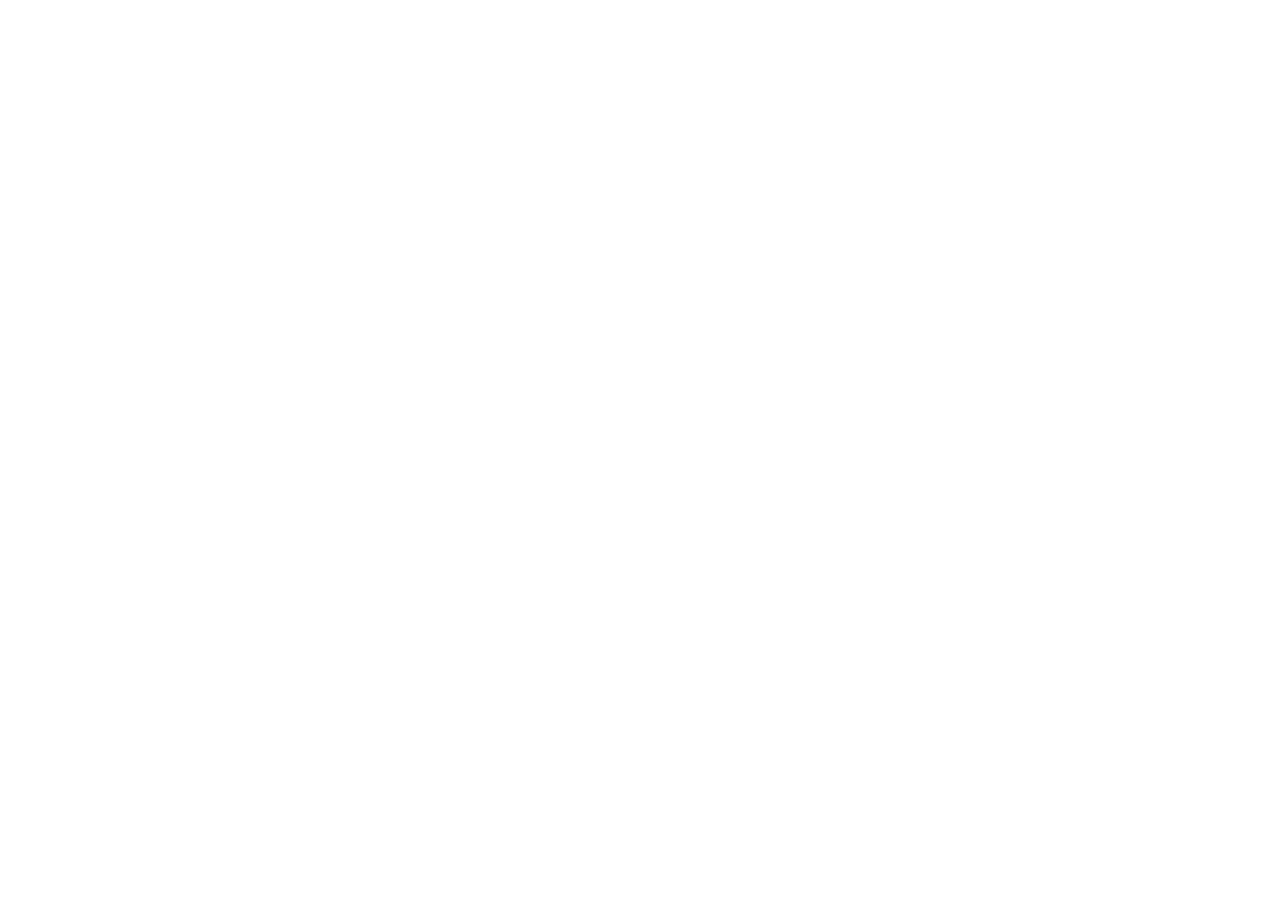
==== index.html @ a1955a96 "feat: add cv.md file" ====
<html lang="en">
<head id="head1">
    <meta charset="UTF-8">
    <title>Title</title>
    <meta name="viewport" content="width=device-width, initial-scale=1">
    <link rel="stylesheet" href="style.css" type="text/css">
  
</head>
<body>



</body>
</html>
---- style.css ----
@import url('https://fonts.googleapis.com/css2?family=Montserrat:wght@200;600&display=swap');
*{
    margin: 0;
    padding: 0;
    /*transition: all 0.2s;*/
    box-sizing: border-box;
    font-family: 'Montserrat', sans-serif;
}
/* плавный переход*/
html{
    scroll-behavior: smooth;
}
/**/

#flex-row_head{
    display: flex;
    justify-content: space-between;
    align-items: flex-end;
    width: 100%;
}
#main_in_header{
    background: url("face.jpg") -100px 0;
    background-size: cover;
    height: 750px;
    padding: 130px 10px;
}
header ul{
    padding: 30px 10px;
    display: flex;
    justify-content: space-around;
    background-color: #dacfc9;
    position: fixed;
    width: 100%;
    z-index: 1;
}
header li{
    list-style: none;
    font-weight: 600;
    font-size: 20px;

}
header li a{
    text-decoration: none;
    color: black;
    position: relative;
}


/*animation*/
a.tr1::before {
    content: '';
    position: absolute;
    width: 100%;
    height: 4px;
    border-radius: 4px;
    background-color: #18272F;
    bottom: -10px;
    left: 0;
    transform-origin: right;
    transform: scaleX(0);
    transition: transform .2s ease-in-out;
}
a.tr1:hover::before {
    transform-origin: left;
    transform: scaleX(1);
}
a.tr1:hover{


}

.logo{
    width: 20%;
    /*align-self: center;*/
}
.box{
    color:white;
    font-family: 'Montserrat', sans-serif;
    font-weight: 200;
    width: auto;
    font-size: 20px;
    display: flex;
    flex-direction: column;

}
.cont{
    padding: 5px;
}
.weigth{
    font-weight: 600;
}
#adress:before{
    content: url("location.svg");
    filter: invert(100%);
    margin: 10px;
}
#tel::before{
    content: url("phone.svg");
    filter: invert(100%);
    margin: 10px;
}
#rasp::before{
    content: url("alarm.svg");
    filter: invert(100%);
    margin: 10px;
}
/*main*/
main#head2{
    display: flex;
    flex-direction: column;
    align-items: center;
    padding-bottom: 20px;
}
.box_header1{
    background: url(http://brunetka.by/wp-content/uploads/2018/11/ef1c0e09d2b2839f23664c051a4daf6a.jpg) 50% 50%;
    background-size: cover;
    height: 800px;
    display: flex;
    justify-content: center;
    align-items:center ;
}
article.block_header1{
    width: 60%;
    background-color: rgba(122, 34, 113, 0.44);
    color:whitesmoke;
    font-size: 40px;
    padding: 0 10px 10px;
    font-weight: 200;
    -webkit-box-shadow: 1px 0px 47px 16px rgba(84, 16, 77, 0.66);
    -moz-box-shadow: 1px 0px 47px 16px rgba(84, 16, 77, 0.66);
    box-shadow: 1px 0px 47px 16px rgba(84, 16, 77, 0.66);
}
section img{
    width: 20%;
}
h1.h1{
    margin-top: -40px;
    padding: 10px 0;
}
div.continer{
    width: 80%;
}
article.block_header2{
    width: 100%;
    color:black;
    font-size: 40px;
    padding: 0 10px 10px;
    font-family: 'Nunito Sans', sans-serif;
    font-weight: 200;
}
section.box_header2{
    display: flex;
    justify-content: center;
    align-items: center;
}
.center{
    text-align: center;
}
p.sizing{
    font-size: 30px;
}

/**/
#flex-row{
    display: flex;
    align-items: flex-start;
    justify-content: space-between;
}
.flex-column{
    width: 30%;
}
p.text1{
    font-size: 20px;

}
#img1{
    background: url('foto1.jpg');
    height: 500px;
}
/**/
/*#Group1{*/
    /*width: 100%;*/
    /*filter: drop-shadow(0 0 15px #221c1c);*/
    /*position: relative;*/
    /*z-index: -1;*/
/*}*/
#img2{
    background: url('foto2.jpg');
    height: 300px;
    background-size: cover;

}
#img3{
    background: url('foto3.jpg') no-repeat;
    height: 300px;
    background-size: cover;
}
#img5 {
    background: url('foto5.jpg') no-repeat;
    height: 300px;
    background-size: cover;
}
#img4{
    background: url('foto4.jpg');
    height: 450px;
    background-size: cover;
}
#img6{
    background: url('foto6.jpg');
    height: 450px;
    background-size: cover;
}
.img_usl{
    width: 100%;
    background-repeat: no-repeat ;
    background-size: cover;
    -webkit-box-shadow: 1px 0px 47px -3px rgba(56, 10, 52, 0.66);
    -moz-box-shadow: 1px 0px 47px -3px rgba(56, 10, 52, 0.66);
    box-shadow: 1px 0px 47px -3px rgba(56, 10, 52, 0.66);
    border-radius: 5px;
    margin-top: 40px;
}
.img_usl:hover{
    -webkit-box-shadow: 1px 0px 47px -3px rgba(0, 0, 0);
    -moz-box-shadow: 1px 0px 47px -3px rgba(0, 0, 0);
    box-shadow: 1px 0px 47px -3px rgb(0, 0, 0);
}
.flex-column h1{
    margin: 0;
}
/*main2*/
main#prem{
   background-color: #655b58;
    text-align: center;
    width: 100%;
    padding: 15px 0 40px 0;
    display: flex;
    flex-direction: column;
    align-items: center;
}
.h1_white{
    color: white;
    font-size: 45px;
}
main img{
    width: 20%;
}
main ul{
    text-align: left;
    display: flex;
    flex-direction: column;
    align-items: center;
    justify-content: center;
    color: white;
    list-style: none;
    padding-bottom: 10px;
}
li{
    width: auto;
    position: relative;
    padding: 10px 0;
    font-size: 30px;
}
main li::before{
    filter: invert(100%);
    display: block;
    position: absolute;
    width: 50px;
    height: 50px;
    margin-left: -50px;
}
main li:nth-child(1)::before{
    content: url("home.svg");
}
main li:nth-child(2)::before{
    content: url("trophy.svg");
}
main li:nth-child(3)::before{
    content: url("rss.svg");
}
main li:nth-child(4)::before{
    content: url("money.svg");
}
div#bonus{
    width: 60%;
    color: #484140;
    background-color: #dacfc9;border-radius: 5px;
    padding: 20px;
    font-size: 30px;
    font-weight: 800;
}

/*footer*/

footer{
    background-color: #dacfc9;
    color: #18272F;
    font-size: 30px;
    padding: 20px;
    display: flex;

    justify-content: space-around;

}
p.footer:nth-child(1)::before{
    content: url("location.svg");
}
p.footer:nth-child(2)::before{
    content: url("phone.svg");
}
iframe{
    width: 30%;
    height: 30%;
}
#footer_icon{
    margin: 30px 0;
    display: flex;
    align-items: center;
    justify-content: center;


}
#footer_icon img{
    display: block;
    padding:0 1em ;
}
#footer_icon a:hover{
   filter: invert(100%);
    transition: all 0.2s;
}

/*top*/
 a.back-top{
    position: fixed;
    bottom: 5%;
    right: 5%;
    display: block;
    background: url("double-arrow-up.svg") 50% 50%;
    background-size: auto;
    border-radius: 50%;
    width: 50px;
    height: 50px;
    box-shadow: 0 0 0 5px #b7567f, 0 0 0 10px white;
    filter: hue-rotate(-10deg);
}
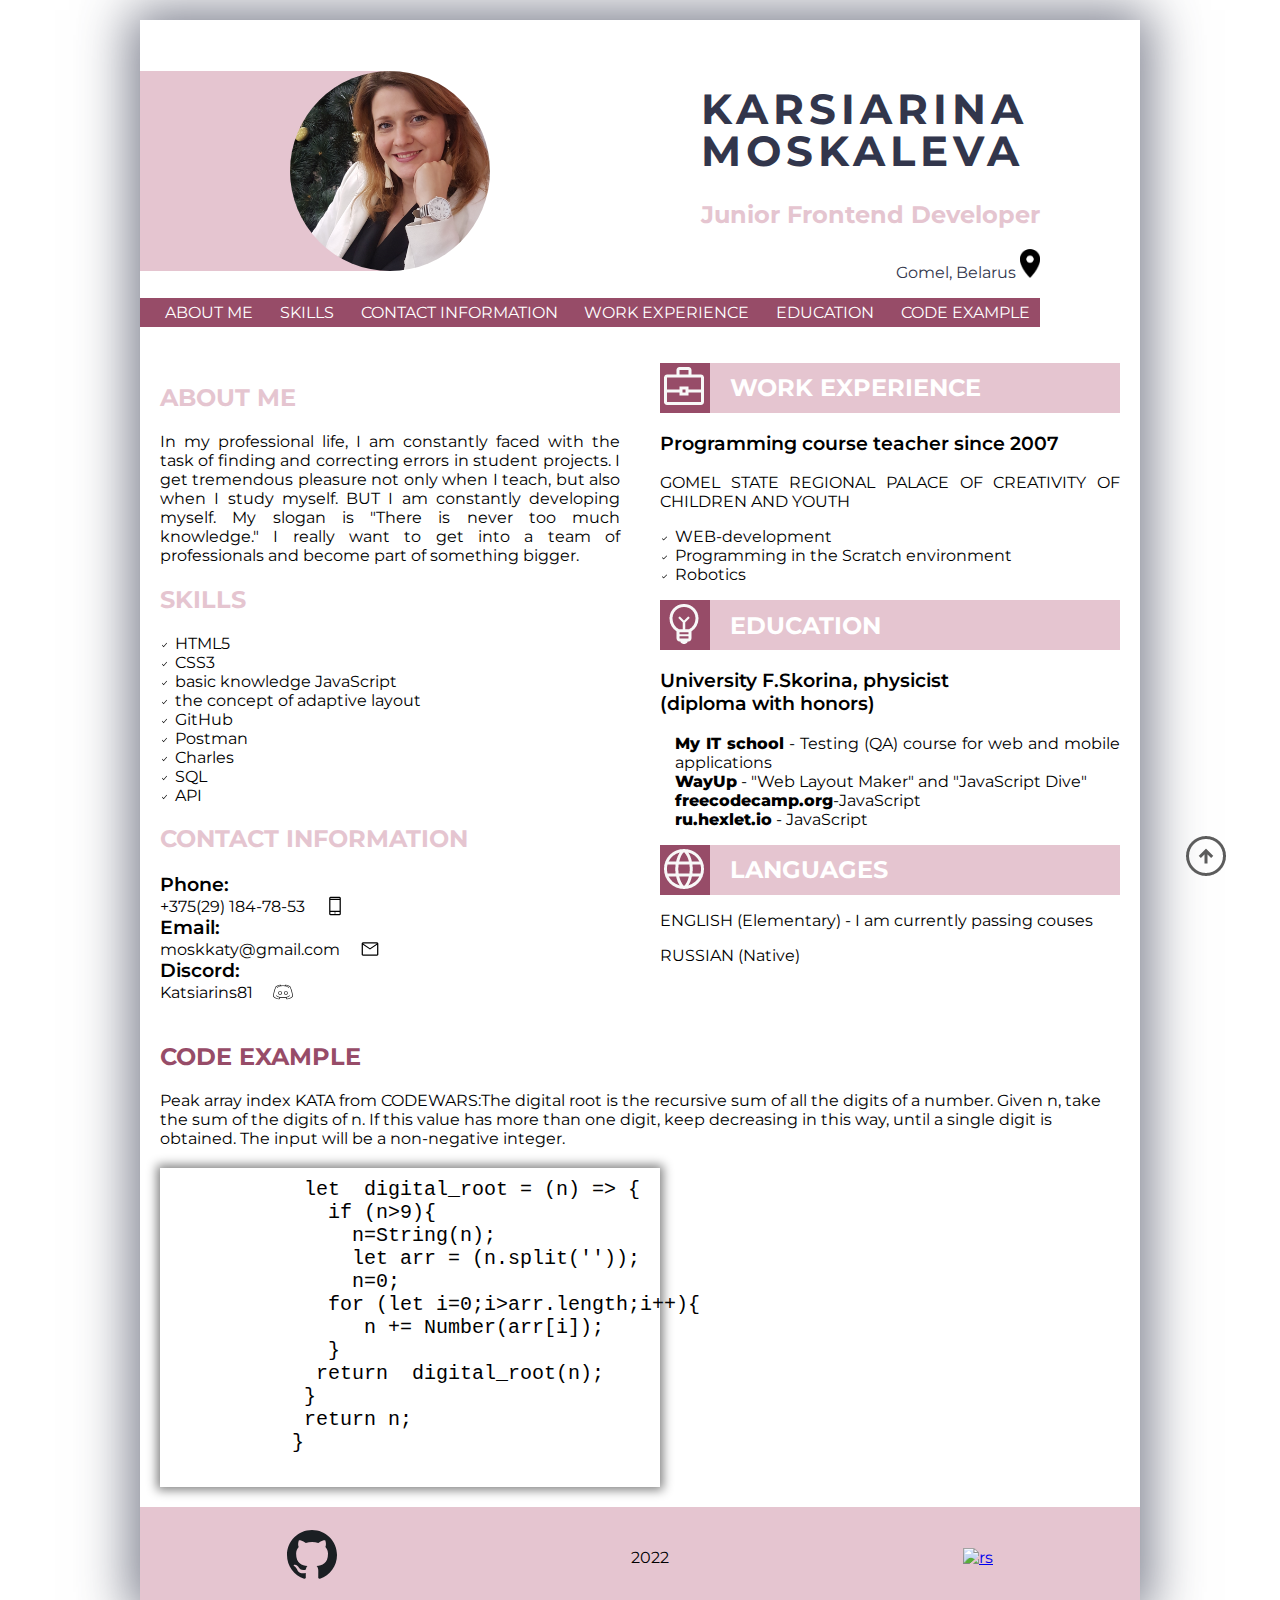
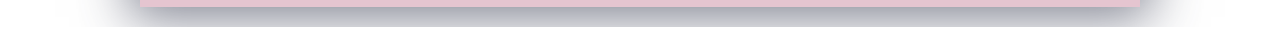
==== commit 00c59f47: "feat: add cv.md file" ====
--- a/index.html
+++ b/index.html
@@ -1,15 +1,149 @@
+<!DOCTYPE html>
+<html lang="en">
 
-<html lang="en">
-<head id="head1">
+<head>
     <meta charset="UTF-8">
     <title>Title</title>
-    <meta name="viewport" content="width=device-width, initial-scale=1">
-    <link rel="stylesheet" href="style.css" type="text/css">
-  
+    <link href="css/style.css" rel="stylesheet" type="text/css">
 </head>
 <body>
+<a id="up"></a>
+<div class="block">
+    <header>
+       <div class="img">
+           <div></div>
+       </div>
+       <div class="text">
+           <h1 class="text_header">
+               KARSIARINA <br> MOSKALEVA
+           </h1>
+           <h2>
+               Junior Frontend Developer
+           </h2>
 
+           <div class="icon_city">
+               Gomel, Belarus
+               <img src="img/icon/location-point.178x256.png" alt="location" width="20px">
+           </div>
+       </div>
+    </header>
+    <nav>
+     <ul>
+         <li><a href="#sumary">ABOUT ME</a></li>
+         <li><a href="#skills">SKILLS</a></li>
+         <li><a href="#inf">CONTACT INFORMATION</a></li>
+         <li><a href="#work">WORK EXPERIENCE</a></li>
+         <li><a href="#ed">EDUCATION</a></li>
+         <li><a href="#code">CODE EXAMPLE</a></li>
+     </ul>
+    </nav>
+    <main>
+        <article>
+            <h2 id="sumary">ABOUT ME</h2>
+            <p>
+                In my professional life, I am constantly faced with the task of finding and correcting errors in student projects. I get tremendous pleasure not only when I teach, but also when I study myself. BUT
+                I am constantly developing myself. My slogan is "There is never too much knowledge." I really want to get into a team of professionals and become part of something bigger.
+            </p>
+            <h2 id="skills">SKILLS</h2>
+            <ul>
+                <li>HTML5</li>
+                <li>CSS3</li>
+                <li>basic knowledge JavaScript</li>
+                <li>the concept of adaptive layout</li>
+                <li>GitHub</li>
+                <li>Postman</li>
+                <li>Charles</li>
+                <li>SQL</li>
+                <li>API</li>
+            </ul>
+            <h2 id="inf">CONTACT INFORMATION</h2>
+            <div class="container">
+                <h3 class="indent_bottom">Phone:</h3>
+                <div class="wrap">
+                    <p class="container">+375(29) 184-78-53</p>
+                    <img src="img/icon/phone_iphone_FILL0_wght400_GRAD0_opsz48.svg" alt="phone" width="20" class="img_pad">
+                </div>
+            </div>
+            <div class="container">
+                <h3 class="indent_bottom">Email:</h3>
+                <div class="wrap">
+                    <p class="container"> moskkaty@gmail.com </p>
+                    <img src="img/icon/mail_FILL0_wght400_GRAD0_opsz48.svg" alt="email" width="20" class="img_pad">
+                </div>
+            </div>
+            <div class="container">
+                <h3 class="indent_bottom">Discord:</h3>
+                <div class="wrap">
+                    <p class="container">Katsiarins81</p>
+                    <img src="img/icon/discord.svg" alt="discord" width="20" class="img_pad">
+                </div>
+            </div>
+        </article>
+        <article>
+            <div class="wrapper">
+                <div class="box suitcase"></div>
+                <h2 class="header" id="work">WORK EXPERIENCE</h2>
+            </div>
+            <h3>Programming course teacher since 2007</h3>
+            <p>GOMEL STATE REGIONAL PALACE OF CREATIVITY OF CHILDREN AND YOUTH</p>
+            <ul>
+                <li>WEB-development</li>
+                <li>Programming in the Scratch environment</li>
+                <li>Robotics</li>
+            </ul>
+            <div class="wrapper">
+                <div class="box lamp"></div>
+                <h2 class="header" id="ed">EDUCATION</h2>
+            </div>
+            <h3>University F.Skorina, physicist <br> (diploma with honors)</h3>
+            <ul class="list_none">
+                <li><span class="text_bold">My IT school</span> - Testing (QA) course for web and mobile applications</li>
+                <li><span class="text_bold">WayUp</span> - "Web Layout Maker" and "JavaScript Dive"</li>
+                <li><span class="text_bold">freecodecamp.org</span>-JavaScript</li>
+                <li><span class="text_bold">ru.hexlet.io</span> - JavaScript</li>
+            </ul>
+            <div class="wrapper">
+                <div class="box lang"></div>
+                <h2 class="header">LANGUAGES</h2>
+            </div>
+            <P>
+                ENGLISH (Elementary) - I am currently passing couses
+            </P>
+            <p>RUSSIAN (Native)</p>
+        </article>
+    </main>
+    <aside>
+        <h2 id="code">CODE EXAMPLE</h2>
+        <p>Peak array index KATA from CODEWARS:The digital root is the recursive sum of all the digits of a number.
 
+            Given n, take the sum of the digits of n. If this value has more than one digit, keep decreasing in this way,
+            until a single digit is obtained. The input will be a non-negative integer. </p>
+        <pre>
+            let  digital_root = (n) => {
+              if (n>9){
+                n=String(n);
+                let arr = (n.split(''));
+                n=0;
+              for (let i=0;i&gt;arr.length;i++){
+                 n += Number(arr[i]);
+              }
+             return  digital_root(n);
+            }
+            return n;
+           }
+        </pre>
+    </aside>
+    <footer>
+        <a href="https://github.com/Katsiarins81">
+            <img src="img/icon/github.svg" alt="github" width="50px">
+        </a>
+        <p>2022</p>
+        <a href="https://rs.school/js/">
+        <img src="https://rs.school/images/rs_school_js.svg" alt="rs" width="100px">
+        </a>
+    </footer>
+   <a href="#up"><img src="img/icon/up.png" alt="up" class="up" ></a>
 
+</div>
 </body>
-</html>
+</html>--- a/css/style.css
+++ b/css/style.css
@@ -0,0 +1,178 @@
+@import url('https://fonts.googleapis.com/css2?family=Montserrat:wght@200;300;500;600;800&display=swap');
+html{
+    scroll-behavior: smooth;
+}
+body{
+    margin: 0;
+    padding: 0;
+    box-sizing: border-box;
+    font-family: 'Montserrat', sans-serif;
+}
+div.block{
+    margin:20px auto;
+    padding: 40px 0 0 0;
+    width: 1000px;
+    box-shadow: 0 0 50px 10px rgba(50, 54, 76, 0.64);
+
+}
+header{
+    display: flex;
+    justify-content: space-between;
+    align-items: center;
+    color: #32364c;
+}
+h1.text_header{
+    line-height: 1em;
+    letter-spacing: 5px;
+}
+div.img{
+    position: relative;
+    width: 250px;
+    height: 200px;
+    background-color: #e5c5d0 ;
+}
+div.img>div{
+    position: absolute;
+    right: -100px;
+    width: 200px;
+    height: 100%;
+    background: url("../img/My foto.jpg") 50% 50%;
+    background-size: cover;
+    border-radius: 50%;
+}
+div.text{
+    padding-right: 100px;
+}
+.text>h1{
+    font-size: 42px;
+}
+h2{
+     color: #e5c5d0 ;
+ }
+h3{
+    font-weight: 600;
+}
+.text>.icon_city{
+    text-align: right;
+}
+
+nav{
+    width: 90%;
+    background-color: #974c68;
+    color: white;
+
+}
+nav>ul{
+    display: flex;
+    justify-content: space-between;
+    flex-wrap: nowrap;
+}
+nav a{
+    width: 100%;
+    height: 100%;
+    padding: 5px;
+    text-decoration: none;
+    border-radius: 5px;
+    color: white;
+    transition: background-color 1s ease, color 0.2s ease;
+}
+nav a:hover{
+    transition: background-color 1s ease, color 0.2s ease;
+    background-color: #e5c5d0;
+    color: #974c68;
+}
+
+main{
+    display: flex;
+    justify-content: space-between;
+}
+article{
+    width: 50%;
+    padding: 20px;
+    text-align: justify;
+}
+article>img{
+    display: inline;
+}
+.wrap{
+    display: flex;
+    align-items: center;
+}
+.indent_bottom{
+    padding: 0;
+    margin: 0;
+}
+ul{
+    padding-left: 15px;
+}
+ul>li{
+    list-style: url("../img/icon/ok.svg");
+
+}
+.img_pad{
+    padding-left: 20px;
+}
+article>.wrapper{
+    display: flex;
+    align-items: center;
+    width: 100%;
+    background-color: #e5c5d0;
+    color: white;
+
+}
+article>.wrapper>div.box{
+    height: 50px;
+    width: 50px;
+    background-color: #974c68;
+}
+h2.header{
+    margin: 0 20px;
+    color: white;
+}
+ul.list_none>li{
+    list-style: none;
+}
+.text_bold{
+    font-weight: 800;
+}
+.suitcase{
+    background: url("../img/icon/suitcase.png");
+}
+.lamp{
+    background: url("../img/icon/lamp.png");
+}
+.lang{
+    background: url("../img/icon/language.png");
+}
+aside{
+    padding: 0 20px;
+}
+aside>h2{
+    color: #974c68
+}
+footer{
+    display: flex;
+    justify-content: space-around;
+    align-items: center;
+    height: 100px;
+    background-color: #e5c5d0;
+}
+pre{
+    width: 500px;
+    padding: 10px 0;
+    font-size: 20px;
+    box-shadow: 0 0 10px 3px grey;
+}
+nav li{
+    list-style: none;
+    padding: 5px;
+    border-radius: 5px;
+}
+.up{
+     position: fixed;
+     bottom: 20px;
+     right: 50px;
+}
+p.container{
+    margin: 0;
+}